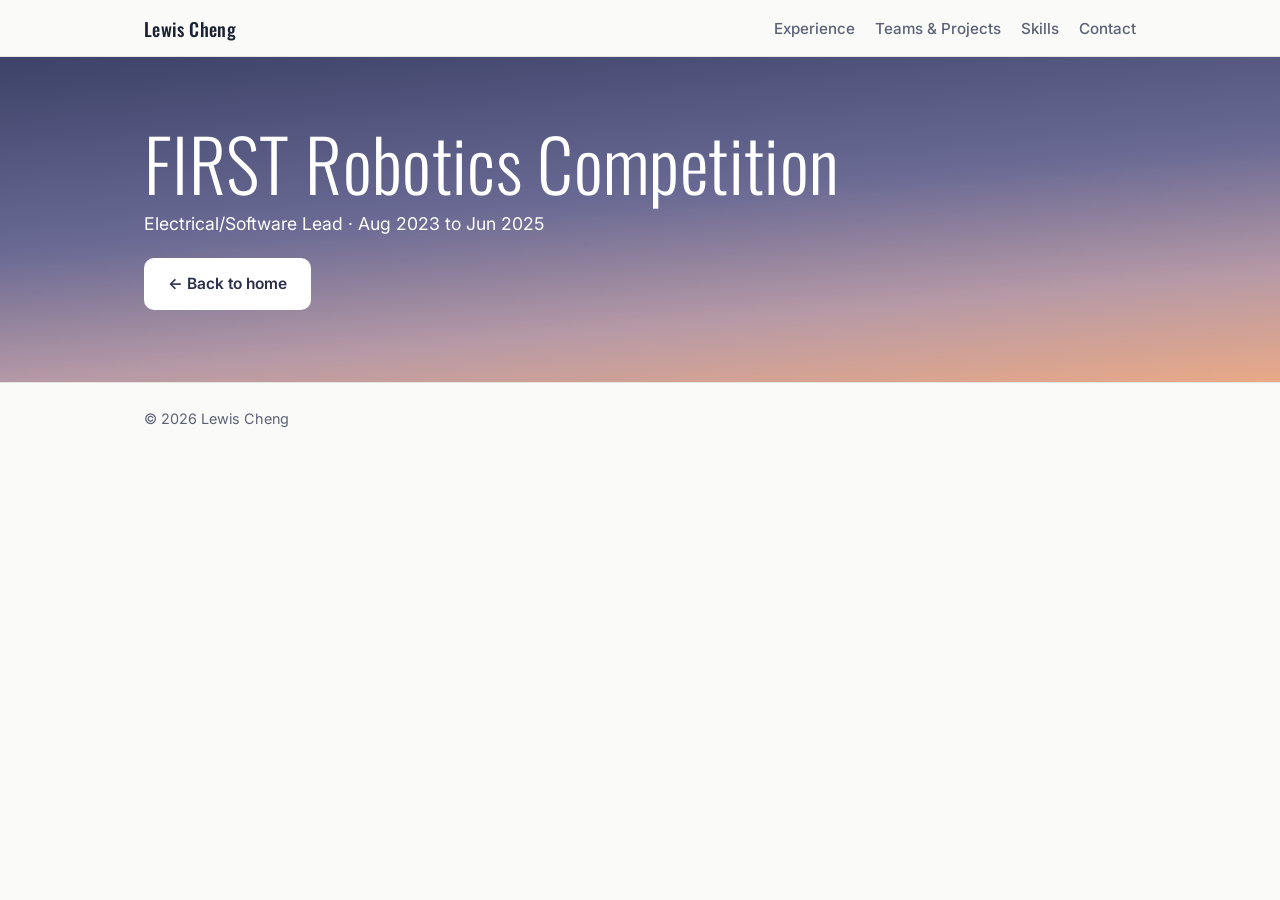
==== site/first-robotics.html @ 25bbde21 "reorganize experiences" ====
<!DOCTYPE html>
<html lang="en">
<head>
<meta charset="utf-8">
<meta name="viewport" content="width=device-width, initial-scale=1">
<title>FIRST Robotics Competition | Lewis Cheng</title>
<link rel="preconnect" href="https://fonts.googleapis.com">
<link rel="preconnect" href="https://fonts.gstatic.com" crossorigin>
<link href="https://fonts.googleapis.com/css2?family=Inter:wght@400;500;600&family=Oswald:wght@300;500&display=swap" rel="stylesheet">
<link rel="stylesheet" href="css/style.css">
</head>
<body>
<header class="nav"><div class="wrap nav-in">
  <a class="brand" href="index.html">Lewis Cheng</a>
  <nav aria-label="Main"><a href="index.html#experience">Experience</a><a href="index.html#projects">Teams &amp; Projects</a><a href="index.html#skills">Skills</a><a href="index.html#contact">Contact</a></nav>
</div></header>

<section class="hero banner">
  <div class="wrap">
    <h1>FIRST Robotics Competition</h1>
    <p class="sub">Electrical/Software Lead &middot; Aug 2023 to Jun 2025</p>
    <p class="cta"><a class="btn" href="index.html">&larr; Back to home</a></p>
  </div>
</section>

<main class="wrap">
  <!-- Projects go here. Copy this block once per project:
  <article class="project">
    <div class="txt">
      <h2>Project name</h2>
      <p><strong>Goals:</strong> ...</p>
      <p><strong>Results:</strong> ...</p>
      <p><strong>Skills:</strong> ...</p>
    </div>
    <figure class="ph" data-file="first-robotics-project1.jpg"><img src="assets/images/first-robotics-project1.jpg" alt="Describe the image"></figure>
  </article>
  -->
</main>

<footer><div class="wrap">&copy; <span id="yr">2026</span> Lewis Cheng</div></footer>
<script src="js/main.js"></script>
</body>
</html>
---- site/css/style.css ----
:root{--ink:#1c2233;--mute:#5b6275;--paper:#fafaf8;--line:#e3e3df;--dusk:#3f4470;--peach:#d98a64;--teal:#2c4a52;--r:10px}
@media (prefers-color-scheme:dark){:root{--ink:#eceef5;--mute:#a4a9bb;--paper:#14171f;--line:#2a2f3d;--dusk:#8b90c8;--peach:#e8a27c}}
*{box-sizing:border-box}
html{scroll-behavior:smooth;scroll-padding-top:70px}
body{margin:0;background:var(--paper);color:var(--ink);font:400 1.0625rem/1.65 Inter,system-ui,sans-serif}
.wrap{max-width:1040px;margin:0 auto;padding:0 24px}
a{color:inherit}
:focus-visible{outline:3px solid var(--peach);outline-offset:3px}

.nav{position:sticky;top:0;z-index:5;background:color-mix(in srgb,var(--paper) 90%,transparent);backdrop-filter:blur(8px);border-bottom:1px solid var(--line)}
.nav-in{display:flex;justify-content:space-between;align-items:center;min-height:56px;flex-wrap:wrap;gap:4px 20px}
.brand{font:500 1.15rem Oswald,sans-serif;text-decoration:none;letter-spacing:.02em}
nav a{margin-left:20px;text-decoration:none;color:var(--mute);font-size:.95rem;font-weight:500}
nav a:hover{color:var(--ink)}

.hero{color:#fff;padding:120px 0 110px;background:url(../assets/images/hero.jpg) center/cover,linear-gradient(175deg,#3c4268 0%,#6a6a94 45%,#b79aa6 75%,#e9a987 100%)}
.hero h1{font:300 clamp(3.5rem,11vw,7rem)/1 Oswald,sans-serif;margin:0 0 14px;letter-spacing:.005em}
.sub{font:500 clamp(1.15rem,3vw,1.6rem) Inter,sans-serif;margin:0 0 20px}
.lede{max-width:34em;font-size:1.15rem;margin:0 0 32px;opacity:.95}
.btn{display:inline-block;padding:11px 22px;border:2px solid currentColor;border-radius:var(--r);text-decoration:none;font-weight:600;font-size:.97rem;margin:0 12px 12px 0;background:var(--ink);color:var(--paper);border-color:var(--ink);transition:background .15s,color .15s}
.hero .btn{background:#fff;color:#2a2f4a;border-color:#fff}
.btn.ghost{background:transparent;color:inherit;border-color:currentColor}
.hero .btn.ghost{color:#fff;border-color:#fff}
.btn:hover{background:var(--peach);border-color:var(--peach);color:#1c1408}


section.wrap{padding-top:64px;padding-bottom:8px}
h2{font:500 clamp(2rem,5vw,2.75rem)/1.1 Oswald,sans-serif;margin:0 0 32px;padding-bottom:14px;border-bottom:1px solid var(--line)}
h3{font-size:1.25rem;margin:0 0 4px}

.entry{display:grid;grid-template-columns:1.2fr 1fr;gap:36px;align-items:start;padding:10px 0 44px}
.meta{color:var(--mute);margin:0 0 14px;font-size:.95rem}
.entry ul{margin:0;padding-left:1.2em}
.entry li{margin-bottom:8px;max-width:38em}
.tags{display:flex;flex-wrap:wrap;gap:8px;margin:16px 0 0}
.tags span{font-size:.85rem;font-weight:500;padding:3px 12px;border:1px solid var(--line);border-radius:99px;color:var(--dusk)}

.ph{margin:0;aspect-ratio:4/3;border-radius:var(--r);overflow:hidden;position:relative;background:color-mix(in srgb,var(--dusk) 8%,var(--paper));border:2px dashed var(--line);display:grid;place-items:center;text-align:center;color:var(--mute);font-size:.9rem;padding:16px}
.ph img{position:absolute;inset:0;width:100%;height:100%;object-fit:cover}
.ph.has{border:0}
.ph:not(.has)::after{content:"Photo goes here\A assets/images/" attr(data-file);white-space:pre;line-height:1.6}
.ph:not(.has) img{display:none}

.skills{display:grid;grid-template-columns:repeat(2,1fr);gap:28px 40px;padding-bottom:40px}
.skills p{margin:0;color:var(--mute)}
.contact-line{font-size:1.25rem;margin:0 0 20px}
#contact{padding-bottom:70px}
footer{border-top:1px solid var(--line);padding:24px 0;color:var(--mute);font-size:.9rem}

@media (max-width:760px){
  .entry{grid-template-columns:1fr;gap:20px}
    .skills{grid-template-columns:1fr}
  nav a{margin:0 14px 0 0}
  .hero{padding:80px 0 70px}
}
@media (prefers-reduced-motion:reduce){html{scroll-behavior:auto}.btn{transition:none}}

.cards{display:grid;grid-template-columns:repeat(2,1fr);gap:20px;padding-bottom:40px}
.card{display:flex;flex-direction:column;align-items:flex-start;padding:24px;border:1px solid var(--line);border-radius:var(--r)}
.card .meta{margin-bottom:10px}
.card p:not(.meta){margin:0 0 20px;color:var(--mute)}
.card .btn{margin:auto 0 0}
.banner{padding:70px 0 60px}
.banner h1{font-size:clamp(2.5rem,8vw,4.5rem)}
.banner .sub{font-size:1.1rem;font-weight:400;margin-bottom:24px}
.banner .cta{margin:0}
.project{display:grid;grid-template-columns:1.2fr 1fr;gap:36px;padding:48px 0;border-bottom:1px solid var(--line)}
.project h2{font-size:1.75rem;border:0;padding:0;margin:0 0 14px}
@media (max-width:900px){}
@media (max-width:760px){.cards,.project{grid-template-columns:1fr}}
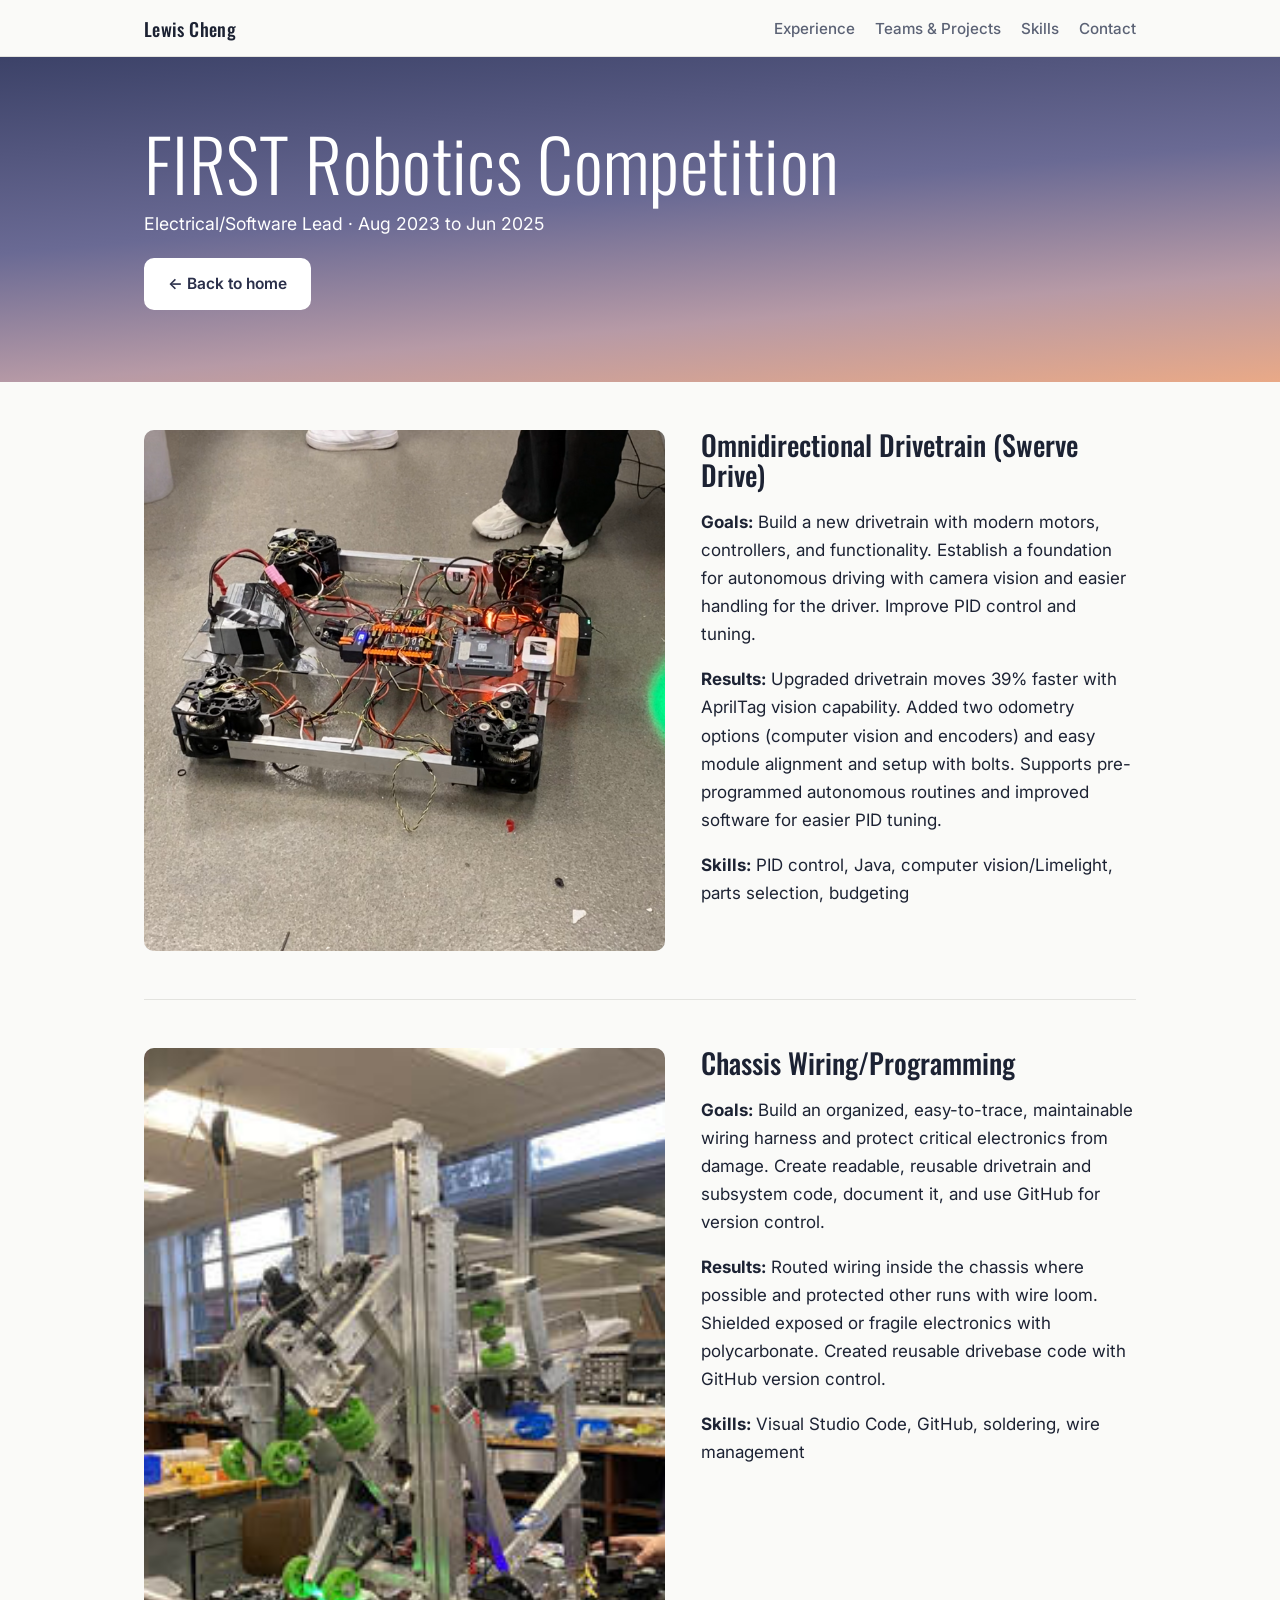
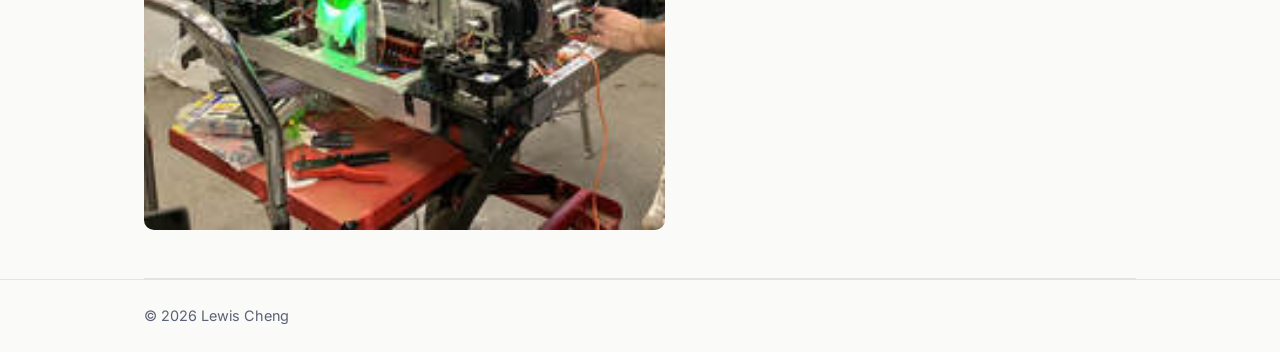
==== commit 5707acbf: "add fsae and frc subpage content" ====
--- a/site/first-robotics.html
+++ b/site/first-robotics.html
@@ -24,17 +24,25 @@
 </section>
 
 <main class="wrap">
-  <!-- Projects go here. Copy this block once per project:
   <article class="project">
+    <figure class="ph has frc-swerve-photo"><img src="assets/images/frc-swerve-drive.png" alt="Prototype setup for the robot's swerve drivetrain"></figure>
     <div class="txt">
-      <h2>Project name</h2>
-      <p><strong>Goals:</strong> ...</p>
-      <p><strong>Results:</strong> ...</p>
-      <p><strong>Skills:</strong> ...</p>
+      <h2>Omnidirectional Drivetrain (Swerve Drive)</h2>
+      <p><strong>Goals:</strong> Build a new drivetrain with modern motors, controllers, and functionality. Establish a foundation for autonomous driving with camera vision and easier handling for the driver. Improve PID control and tuning.</p>
+      <p><strong>Results:</strong> Upgraded drivetrain moves 39% faster with AprilTag vision capability. Added two odometry options (computer vision and encoders) and easy module alignment and setup with bolts. Supports pre-programmed autonomous routines and improved software for easier PID tuning.</p>
+      <p><strong>Skills:</strong> PID control, Java, computer vision/Limelight, parts selection, budgeting</p>
     </div>
-    <figure class="ph" data-file="first-robotics-project1.jpg"><img src="assets/images/first-robotics-project1.jpg" alt="Describe the image"></figure>
   </article>
-  -->
+
+  <article class="project">
+    <figure class="ph has frc-chassis-photo"><img src="assets/images/frc-chassis-wiring.jpg" alt="Full robot chassis with electrical wiring and mechanisms installed"></figure>
+    <div class="txt">
+      <h2>Chassis Wiring/Programming</h2>
+      <p><strong>Goals:</strong> Build an organized, easy-to-trace, maintainable wiring harness and protect critical electronics from damage. Create readable, reusable drivetrain and subsystem code, document it, and use GitHub for version control.</p>
+      <p><strong>Results:</strong> Routed wiring inside the chassis where possible and protected other runs with wire loom. Shielded exposed or fragile electronics with polycarbonate. Created reusable drivebase code with GitHub version control.</p>
+      <p><strong>Skills:</strong> Visual Studio Code, GitHub, soldering, wire management</p>
+    </div>
+  </article>
 </main>
 
 <footer><div class="wrap">&copy; <span id="yr">2026</span> Lewis Cheng</div></footer>
--- a/site/css/style.css
+++ b/site/css/style.css
@@ -68,3 +68,11 @@
 .project h2{font-size:1.75rem;border:0;padding:0;margin:0 0 14px}
 @media (max-width:900px){}
 @media (max-width:760px){.cards,.project{grid-template-columns:1fr}}
+
+.project .motor-photo{aspect-ratio:16/9}
+.project .breaker-photo{aspect-ratio:3/4}
+
+.project .project-diagram{aspect-ratio:16/9}
+
+.project .frc-swerve-photo{aspect-ratio:1/1}
+.project .frc-chassis-photo{aspect-ratio:2/3}
